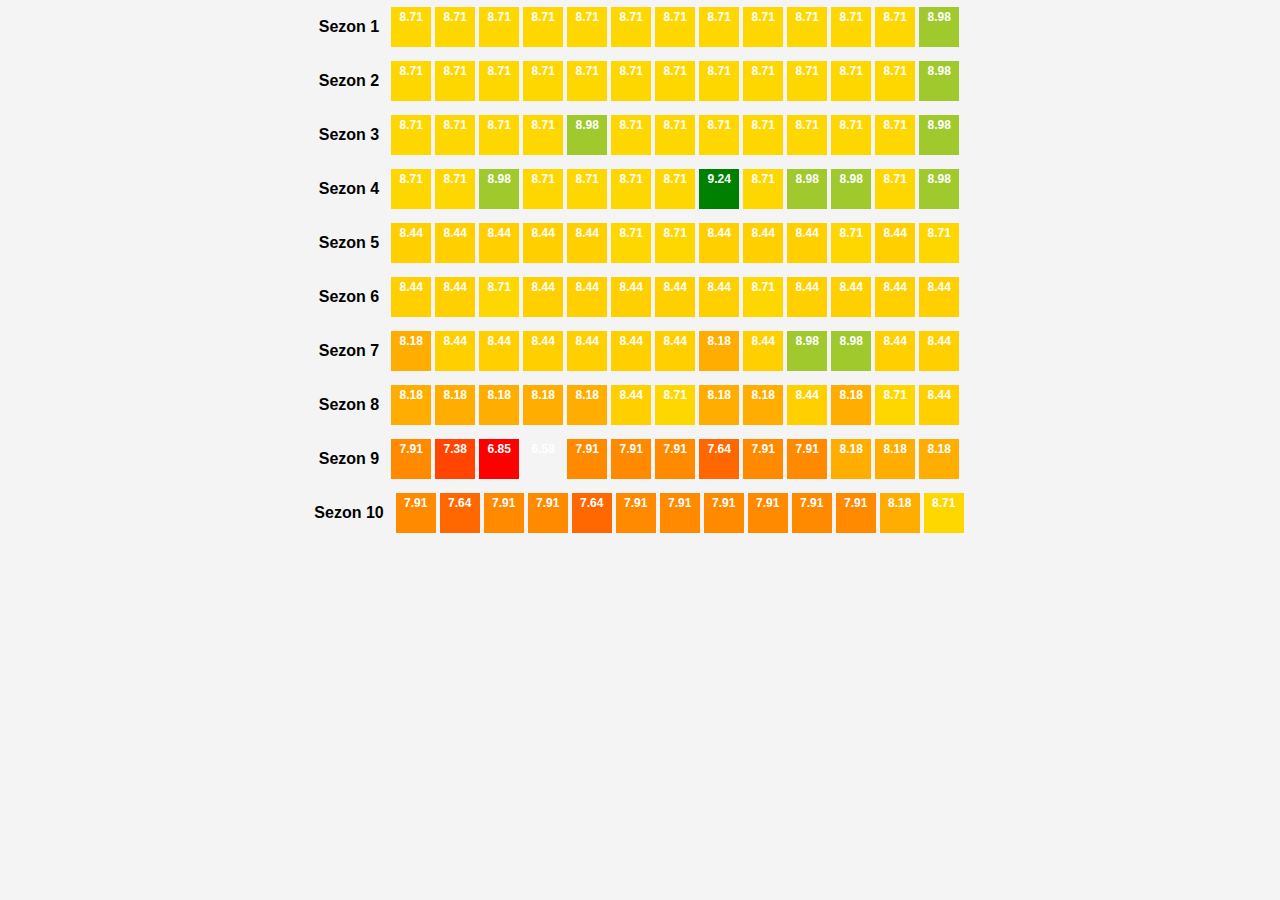
==== ranczo.html @ 55496a92 "initial working solution" ====
<!DOCTYPE html>
<html lang="en">
<head>
    <meta charset="UTF-8">
    <meta name="viewport" content="width=device-width, initial-scale=1.0">
    <title>TV Series Ratings</title>
    <style>
        body {
            font-family: Arial, sans-serif;
            background-color: #f4f4f4;
            margin: 0;
            padding: 0;
        }

        .table-container {
            display: flex;
            flex-direction: column;
            align-items: center;
        }

        .season {
            margin: 5px 0;
            display: flex;
            align-items: center;
        }

        .episode-label,
        .season-label {
            font-weight: bold;
            margin-right: 10px;
        }

        .episode-label {
            display: flex;
            flex-direction: column;
            align-items: center;
        }

        .season-label {
            text-align: center;
        }

        .episode {
            display: inline-block;
            width: 40px;
            height: 40px;
            text-align: center;
            line-height: 20px;
            margin: 2px;
            font-weight: bold;
            font-size: 12px;
            color: #fff;
        }

        .rating-1 { background-color: #ff0000; }
        .rating-2 { background-color: #ff2300; }
        .rating-3 { background-color: #ff4500; }
        .rating-4 { background-color: #ff6800; }
        .rating-5 { background-color: #ff8a00; }
        .rating-6 { background-color: #ffad00; }
        .rating-7 { background-color: #ffcf00; }
        .rating-8 { background-color: #ffd700; }
        .rating-9 { background-color: #a0c92e; }
        .rating-10 { background-color: #008000; }
        /* Add more colors or customize as needed */

    </style>
</head>
<body>

    <div class="table-container" id="tableContainer"></div>

    <script>
        // Your JSON data
        const jsonData = [
  {
    "data-season-number": "1",
    "data-episode-number": "1",
    "ratingValue": "8.47031"
  },
  {
    "data-season-number": "1",
    "data-episode-number": "2",
    "ratingValue": "8.59485"
  },
  {
    "data-season-number": "1",
    "data-episode-number": "3",
    "ratingValue": "8.56686"
  },
  {
    "data-season-number": "1",
    "data-episode-number": "4",
    "ratingValue": "8.49702"
  },
  {
    "data-season-number": "1",
    "data-episode-number": "5",
    "ratingValue": "8.49547"
  },
  {
    "data-season-number": "1",
    "data-episode-number": "6",
    "ratingValue": "8.47515"
  },
  {
    "data-season-number": "1",
    "data-episode-number": "7",
    "ratingValue": "8.54475"
  },
  {
    "data-season-number": "1",
    "data-episode-number": "8",
    "ratingValue": "8.52868"
  },
  {
    "data-season-number": "1",
    "data-episode-number": "9",
    "ratingValue": "8.57985"
  },
  {
    "data-season-number": "1",
    "data-episode-number": "10",
    "ratingValue": "8.63511"
  },
  {
    "data-season-number": "1",
    "data-episode-number": "11",
    "ratingValue": "8.50711"
  },
  {
    "data-season-number": "1",
    "data-episode-number": "12",
    "ratingValue": "8.61659"
  },
  {
    "data-season-number": "1",
    "data-episode-number": "13",
    "ratingValue": "8.75394"
  },
    {
    "data-season-number": "2",
    "data-episode-number": "14",
    "ratingValue": "8.60104"
  },
  {
    "data-season-number": "2",
    "data-episode-number": "15",
    "ratingValue": "8.52491"
  },
  {
    "data-season-number": "2",
    "data-episode-number": "16",
    "ratingValue": "8.62254"
  },
  {
    "data-season-number": "2",
    "data-episode-number": "17",
    "ratingValue": "8.57679"
  },
  {
    "data-season-number": "2",
    "data-episode-number": "18",
    "ratingValue": "8.60517"
  },
  {
    "data-season-number": "2",
    "data-episode-number": "19",
    "ratingValue": "8.48108"
  },
  {
    "data-season-number": "2",
    "data-episode-number": "20",
    "ratingValue": "8.49088"
  },
  {
    "data-season-number": "2",
    "data-episode-number": "21",
    "ratingValue": "8.5807"
  },
  {
    "data-season-number": "2",
    "data-episode-number": "22",
    "ratingValue": "8.66011"
  },
  {
    "data-season-number": "2",
    "data-episode-number": "23",
    "ratingValue": "8.54766"
  },
  {
    "data-season-number": "2",
    "data-episode-number": "24",
    "ratingValue": "8.61121"
  },
  {
    "data-season-number": "2",
    "data-episode-number": "25",
    "ratingValue": "8.70057"
  },
  {
    "data-season-number": "2",
    "data-episode-number": "26",
    "ratingValue": "8.75836"
  },
  {
    "data-season-number": "3",
    "data-episode-number": "27",
    "ratingValue": "8.52805"
  },
  {
    "data-season-number": "3",
    "data-episode-number": "28",
    "ratingValue": "8.66472"
  },
  {
    "data-season-number": "3",
    "data-episode-number": "29",
    "ratingValue": "8.67906"
  },
  {
    "data-season-number": "3",
    "data-episode-number": "30",
    "ratingValue": "8.69643"
  },
  {
    "data-season-number": "3",
    "data-episode-number": "31",
    "ratingValue": "8.74612"
  },
  {
    "data-season-number": "3",
    "data-episode-number": "32",
    "ratingValue": "8.57"
  },
  {
    "data-season-number": "3",
    "data-episode-number": "33",
    "ratingValue": "8.56073"
  },
  {
    "data-season-number": "3",
    "data-episode-number": "34",
    "ratingValue": "8.62874"
  },
  {
    "data-season-number": "3",
    "data-episode-number": "35",
    "ratingValue": "8.63221"
  },
  {
    "data-season-number": "3",
    "data-episode-number": "36",
    "ratingValue": "8.64484"
  },
  {
    "data-season-number": "3",
    "data-episode-number": "37",
    "ratingValue": "8.61694"
  },
  {
    "data-season-number": "3",
    "data-episode-number": "38",
    "ratingValue": "8.61866"
  },
  {
    "data-season-number": "3",
    "data-episode-number": "39",
    "ratingValue": "8.8469"
  },
  {
    "data-season-number": "4",
    "data-episode-number": "40",
    "ratingValue": "8.47683"
  },
  {
    "data-season-number": "4",
    "data-episode-number": "41",
    "ratingValue": "8.586"
  },
  {
    "data-season-number": "4",
    "data-episode-number": "42",
    "ratingValue": "8.71739"
  },
  {
    "data-season-number": "4",
    "data-episode-number": "43",
    "ratingValue": "8.60729"
  },
  {
    "data-season-number": "4",
    "data-episode-number": "44",
    "ratingValue": "8.59717"
  },
  {
    "data-season-number": "4",
    "data-episode-number": "45",
    "ratingValue": "8.58487"
  },
  {
    "data-season-number": "4",
    "data-episode-number": "46",
    "ratingValue": "8.59588"
  },
  {
    "data-season-number": "4",
    "data-episode-number": "47",
    "ratingValue": "9.24205"
  },
  {
    "data-season-number": "4",
    "data-episode-number": "48",
    "ratingValue": "8.59592"
  },
  {
    "data-season-number": "4",
    "data-episode-number": "49",
    "ratingValue": "8.7574"
  },
  {
    "data-season-number": "4",
    "data-episode-number": "50",
    "ratingValue": "8.7163"
  },
  {
    "data-season-number": "4",
    "data-episode-number": "51",
    "ratingValue": "8.62677"
  },
  {
    "data-season-number": "4",
    "data-episode-number": "52",
    "ratingValue": "8.90993"
  },
  {
    "data-season-number": "5",
    "data-episode-number": "53",
    "ratingValue": "8.24474"
  },
  {
    "data-season-number": "5",
    "data-episode-number": "54",
    "ratingValue": "8.32868"
  },
  {
    "data-season-number": "5",
    "data-episode-number": "55",
    "ratingValue": "8.31352"
  },
  {
    "data-season-number": "5",
    "data-episode-number": "56",
    "ratingValue": "8.43089"
  },
  {
    "data-season-number": "5",
    "data-episode-number": "57",
    "ratingValue": "8.41201"
  },
  {
    "data-season-number": "5",
    "data-episode-number": "58",
    "ratingValue": "8.5176"
  },
  {
    "data-season-number": "5",
    "data-episode-number": "59",
    "ratingValue": "8.53816"
  },
  {
    "data-season-number": "5",
    "data-episode-number": "60",
    "ratingValue": "8.4188"
  },
  {
    "data-season-number": "5",
    "data-episode-number": "61",
    "ratingValue": "8.40043"
  },
  {
    "data-season-number": "5",
    "data-episode-number": "62",
    "ratingValue": "8.34989"
  },
  {
    "data-season-number": "5",
    "data-episode-number": "63",
    "ratingValue": "8.45217"
  },
  {
    "data-season-number": "5",
    "data-episode-number": "64",
    "ratingValue": "8.41336"
  },
  {
    "data-season-number": "5",
    "data-episode-number": "65",
    "ratingValue": "8.64744"
  },
  {
    "data-season-number": "6",
    "data-episode-number": "66",
    "ratingValue": "8.39496"
  },
  {
    "data-season-number": "6",
    "data-episode-number": "67",
    "ratingValue": "8.29677"
  },
  {
    "data-season-number": "6",
    "data-episode-number": "68",
    "ratingValue": "8.45415"
  },
  {
    "data-season-number": "6",
    "data-episode-number": "69",
    "ratingValue": "8.35111"
  },
  {
    "data-season-number": "6",
    "data-episode-number": "70",
    "ratingValue": "8.32739"
  },
  {
    "data-season-number": "6",
    "data-episode-number": "71",
    "ratingValue": "8.23146"
  },
  {
    "data-season-number": "6",
    "data-episode-number": "72",
    "ratingValue": "8.21395"
  },
  {
    "data-season-number": "6",
    "data-episode-number": "73",
    "ratingValue": "8.18409"
  },
  {
    "data-season-number": "6",
    "data-episode-number": "74",
    "ratingValue": "8.49192"
  },
  {
    "data-season-number": "6",
    "data-episode-number": "75",
    "ratingValue": "8.33491"
  },
  {
    "data-season-number": "6",
    "data-episode-number": "76",
    "ratingValue": "8.34845"
  },
  {
    "data-season-number": "6",
    "data-episode-number": "77",
    "ratingValue": "8.39952"
  },
  {
    "data-season-number": "6",
    "data-episode-number": "78",
    "ratingValue": "8.36408"
  },
  {
    "data-season-number": "7",
    "data-episode-number": "79",
    "ratingValue": "8.05369"
  },
  {
    "data-season-number": "7",
    "data-episode-number": "80",
    "ratingValue": "8.26376"
  },
  {
    "data-season-number": "7",
    "data-episode-number": "81",
    "ratingValue": "8.21831"
  },
  {
    "data-season-number": "7",
    "data-episode-number": "82",
    "ratingValue": "8.25117"
  },
  {
    "data-season-number": "7",
    "data-episode-number": "83",
    "ratingValue": "8.18545"
  },
  {
    "data-season-number": "7",
    "data-episode-number": "84",
    "ratingValue": "8.17943"
  },
  {
    "data-season-number": "7",
    "data-episode-number": "85",
    "ratingValue": "8.22951"
  },
  {
    "data-season-number": "7",
    "data-episode-number": "86",
    "ratingValue": "8.16708"
  },
  {
    "data-season-number": "7",
    "data-episode-number": "87",
    "ratingValue": "8.24163"
  },
  {
    "data-season-number": "7",
    "data-episode-number": "88",
    "ratingValue": "8.79449"
  },
  {
    "data-season-number": "7",
    "data-episode-number": "89",
    "ratingValue": "8.80525"
  },
  {
    "data-season-number": "7",
    "data-episode-number": "90",
    "ratingValue": "8.43427"
  },
  {
    "data-season-number": "7",
    "data-episode-number": "91",
    "ratingValue": "8.40633"
  },
    {
    "data-season-number": "8",
    "data-episode-number": "92",
    "ratingValue": "7.97613"
  },
  {
    "data-season-number": "8",
    "data-episode-number": "93",
    "ratingValue": "8.0736"
  },
  {
    "data-season-number": "8",
    "data-episode-number": "94",
    "ratingValue": "8.12434"
  },
  {
    "data-season-number": "8",
    "data-episode-number": "95",
    "ratingValue": "8.07936"
  },
  {
    "data-season-number": "8",
    "data-episode-number": "96",
    "ratingValue": "8.12228"
  },
  {
    "data-season-number": "8",
    "data-episode-number": "97",
    "ratingValue": "8.40849"
  },
  {
    "data-season-number": "8",
    "data-episode-number": "98",
    "ratingValue": "8.49105"
  },
  {
    "data-season-number": "8",
    "data-episode-number": "99",
    "ratingValue": "8.02459"
  },
  {
    "data-season-number": "8",
    "data-episode-number": "100",
    "ratingValue": "8.0436"
  },
  {
    "data-season-number": "8",
    "data-episode-number": "101",
    "ratingValue": "8.23315"
  },
  {
    "data-season-number": "8",
    "data-episode-number": "102",
    "ratingValue": "8.12536"
  },
  {
    "data-season-number": "8",
    "data-episode-number": "103",
    "ratingValue": "8.47355"
  },
  {
    "data-season-number": "8",
    "data-episode-number": "104",
    "ratingValue": "8.29107"
  },
  {
    "data-season-number": "9",
    "data-episode-number": "105",
    "ratingValue": "7.65894"
  },
  {
    "data-season-number": "9",
    "data-episode-number": "106",
    "ratingValue": "7.27055"
  },
  {
    "data-season-number": "9",
    "data-episode-number": "107",
    "ratingValue": "6.77994"
  },
  {
    "data-season-number": "9",
    "data-episode-number": "108",
    "ratingValue": "6.57962"
  },
  {
    "data-season-number": "9",
    "data-episode-number": "109",
    "ratingValue": "7.71206"
  },
  {
    "data-season-number": "9",
    "data-episode-number": "110",
    "ratingValue": "7.70428"
  },
  {
    "data-season-number": "9",
    "data-episode-number": "111",
    "ratingValue": "7.78516"
  },
  {
    "data-season-number": "9",
    "data-episode-number": "112",
    "ratingValue": "7.64286"
  },
  {
    "data-season-number": "9",
    "data-episode-number": "113",
    "ratingValue": "7.77016"
  },
  {
    "data-season-number": "9",
    "data-episode-number": "114",
    "ratingValue": "7.9102"
  },
  {
    "data-season-number": "9",
    "data-episode-number": "115",
    "ratingValue": "7.96327"
  },
  {
    "data-season-number": "9",
    "data-episode-number": "116",
    "ratingValue": "7.936"
  },
  {
    "data-season-number": "9",
    "data-episode-number": "117",
    "ratingValue": "8.10465"
  },
  {
    "data-season-number": "10",
    "data-episode-number": "118",
    "ratingValue": "7.67382"
  },
  {
    "data-season-number": "10",
    "data-episode-number": "119",
    "ratingValue": "7.64151"
  },
  {
    "data-season-number": "10",
    "data-episode-number": "120",
    "ratingValue": "7.8381"
  },
  {
    "data-season-number": "10",
    "data-episode-number": "121",
    "ratingValue": "7.73529"
  },
  {
    "data-season-number": "10",
    "data-episode-number": "122",
    "ratingValue": "7.59898"
  },
  {
    "data-season-number": "10",
    "data-episode-number": "123",
    "ratingValue": "7.65174"
  },
  {
    "data-season-number": "10",
    "data-episode-number": "124",
    "ratingValue": "7.88"
  },
  {
    "data-season-number": "10",
    "data-episode-number": "125",
    "ratingValue": "7.87805"
  },
  {
    "data-season-number": "10",
    "data-episode-number": "126",
    "ratingValue": "7.69347"
  },
  {
    "data-season-number": "10",
    "data-episode-number": "127",
    "ratingValue": "7.81818"
  },
  {
    "data-season-number": "10",
    "data-episode-number": "128",
    "ratingValue": "7.75789"
  },
  {
    "data-season-number": "10",
    "data-episode-number": "129",
    "ratingValue": "7.93846"
  },
  {
    "data-season-number": "10",
    "data-episode-number": "130",
    "ratingValue": "8.44737"
  }
];

        // Function to create the HTML table
        function createTable(data) {
            const tableContainer = document.getElementById('tableContainer');

            // Create a map to store data for each season
            const seasonData = new Map();

            // Find the minimum and maximum rating values for normalization
            let minRating = Infinity;
            let maxRating = -Infinity;

            data.forEach(entry => {
                const ratingValue = parseFloat(entry['ratingValue']);
                minRating = Math.min(minRating, ratingValue);
                maxRating = Math.max(maxRating, ratingValue);
            });

            // Define the number of normalization steps
            const numSteps = 10;

            // Iterate through the data and organize it by season
            data.forEach(entry => {
                const seasonNumber = entry['data-season-number'];
                const episodeNumber = entry['data-episode-number'];
                const ratingValue = entry['ratingValue'];

                if (!seasonData.has(seasonNumber)) {
                    seasonData.set(seasonNumber, []);
                }

                // Normalize the rating value to a range between 1 and numSteps
                const normalizedRating = Math.ceil((parseFloat(ratingValue) - minRating) / (maxRating - minRating) * numSteps);

                seasonData.get(seasonNumber).push({ episodeNumber, normalizedRating });
            });

            // Create HTML elements for each season
            seasonData.forEach((episodes, seasonNumber) => {
                const seasonDiv = document.createElement('div');
                seasonDiv.className = 'season';

                const seasonLabel = document.createElement('div');
                seasonLabel.className = 'season-label';
                seasonLabel.textContent = `Sezon ${seasonNumber}`;
                seasonDiv.appendChild(seasonLabel);

                episodes.forEach(episode => {
                    const { normalizedRating } = episode;

                    const episodeDiv = document.createElement('div');
                    episodeDiv.className = `episode rating-${normalizedRating}`;
                    episodeDiv.textContent = (normalizedRating * (maxRating - minRating) / numSteps + minRating).toFixed(2);
                    seasonDiv.appendChild(episodeDiv);
                });

                tableContainer.appendChild(seasonDiv);
            });
        }

        // Call the function with your JSON data
        createTable(jsonData);
    </script>

</body>
</html>
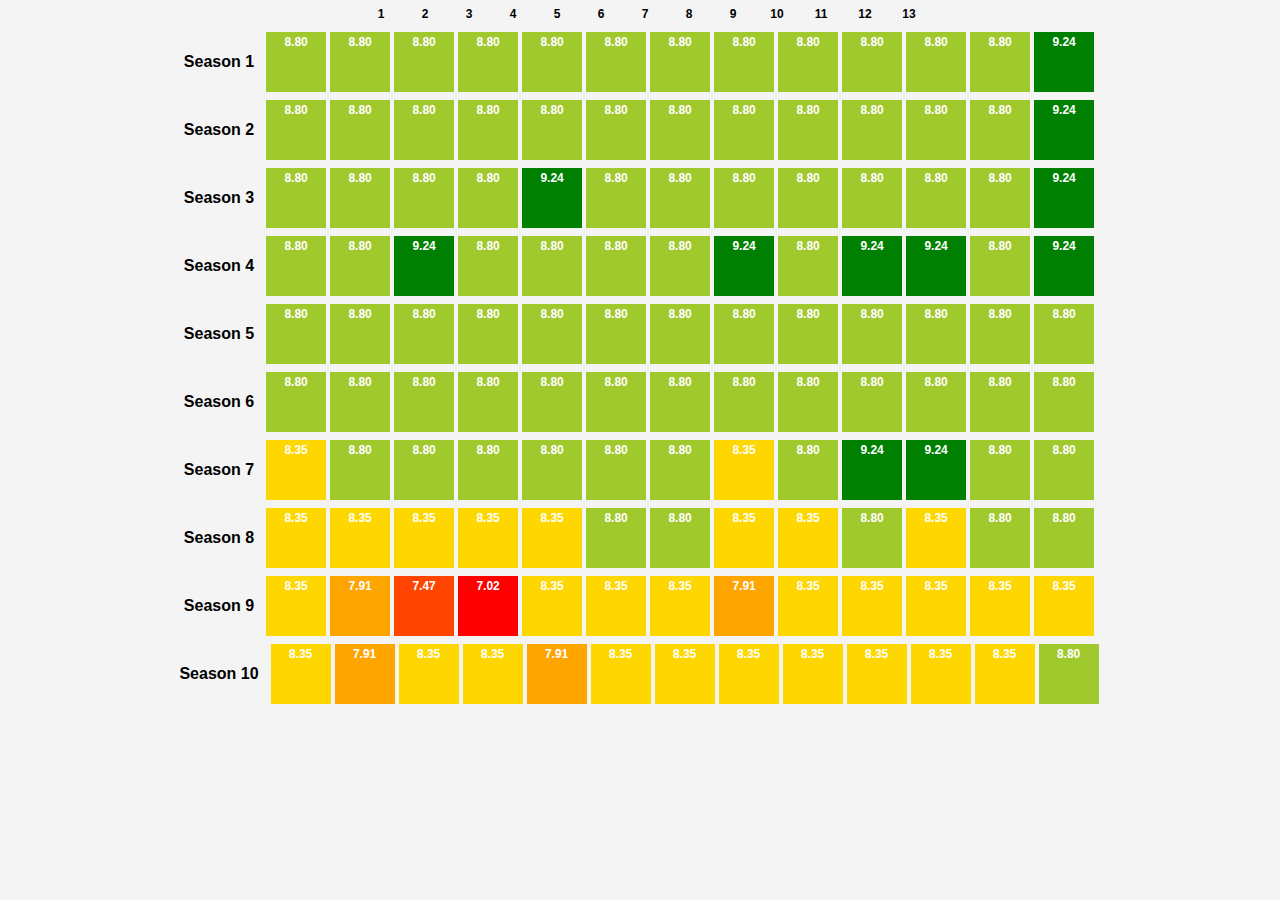
==== commit 1477b625: "looks nice but normalization bugged" ====
--- a/ranczo.html
+++ b/ranczo.html
@@ -19,7 +19,7 @@
         }
 
         .season {
-            margin: 5px 0;
+            margin: 2px 0;
             display: flex;
             align-items: center;
         }
@@ -40,10 +40,20 @@
             text-align: center;
         }
 
+        .episode-number {
+            width: 40px;
+            height: 20px;
+            text-align: center;
+            line-height: 20px;
+            margin: 2px;
+            font-weight: bold;
+            font-size: 12px;
+        }
+
         .episode {
             display: inline-block;
-            width: 40px;
-            height: 40px;
+            width: 60px;
+            height: 60px;
             text-align: center;
             line-height: 20px;
             margin: 2px;
@@ -53,15 +63,11 @@
         }
 
         .rating-1 { background-color: #ff0000; }
-        .rating-2 { background-color: #ff2300; }
-        .rating-3 { background-color: #ff4500; }
-        .rating-4 { background-color: #ff6800; }
-        .rating-5 { background-color: #ff8a00; }
-        .rating-6 { background-color: #ffad00; }
-        .rating-7 { background-color: #ffcf00; }
-        .rating-8 { background-color: #ffd700; }
-        .rating-9 { background-color: #a0c92e; }
-        .rating-10 { background-color: #008000; }
+        .rating-2 { background-color: #ff4500; }
+        .rating-3 { background-color: #ffa500; }
+        .rating-4 { background-color: #ffd700; }
+        .rating-5 { background-color: #a0c92e; }
+        .rating-6 { background-color: #008000; }
         /* Add more colors or customize as needed */
 
     </style>
@@ -743,7 +749,7 @@
             });
 
             // Define the number of normalization steps
-            const numSteps = 10;
+            const numSteps = 6;
 
             // Iterate through the data and organize it by season
             data.forEach(entry => {
@@ -756,10 +762,26 @@
                 }
 
                 // Normalize the rating value to a range between 1 and numSteps
-                const normalizedRating = Math.ceil((parseFloat(ratingValue) - minRating) / (maxRating - minRating) * numSteps);
+                const normalizedRating = Math.ceil(
+                    (parseFloat(ratingValue) - minRating) / (maxRating - minRating) * (numSteps - 1) + 1
+                );
 
                 seasonData.get(seasonNumber).push({ episodeNumber, normalizedRating });
             });
+
+            // Create HTML elements for episode numbers
+            const episodeNumbersDiv = document.createElement('div');
+            episodeNumbersDiv.className = 'season';
+            episodeNumbersDiv.innerHTML = '<div class="season-label"></div>'; // Empty space for season label
+
+            for (let i = 1; i <= 13; i++) {
+                const episodeNumberDiv = document.createElement('div');
+                episodeNumberDiv.className = 'episode-number';
+                episodeNumberDiv.textContent = i;
+                episodeNumbersDiv.appendChild(episodeNumberDiv);
+            }
+
+            tableContainer.appendChild(episodeNumbersDiv);
 
             // Create HTML elements for each season
             seasonData.forEach((episodes, seasonNumber) => {
@@ -768,7 +790,7 @@
 
                 const seasonLabel = document.createElement('div');
                 seasonLabel.className = 'season-label';
-                seasonLabel.textContent = `Sezon ${seasonNumber}`;
+                seasonLabel.textContent = `Season ${seasonNumber}`;
                 seasonDiv.appendChild(seasonLabel);
 
                 episodes.forEach(episode => {
@@ -776,7 +798,7 @@
 
                     const episodeDiv = document.createElement('div');
                     episodeDiv.className = `episode rating-${normalizedRating}`;
-                    episodeDiv.textContent = (normalizedRating * (maxRating - minRating) / numSteps + minRating).toFixed(2);
+                    episodeDiv.textContent = (normalizedRating / numSteps * (maxRating - minRating) + minRating).toFixed(2);
                     seasonDiv.appendChild(episodeDiv);
                 });
 
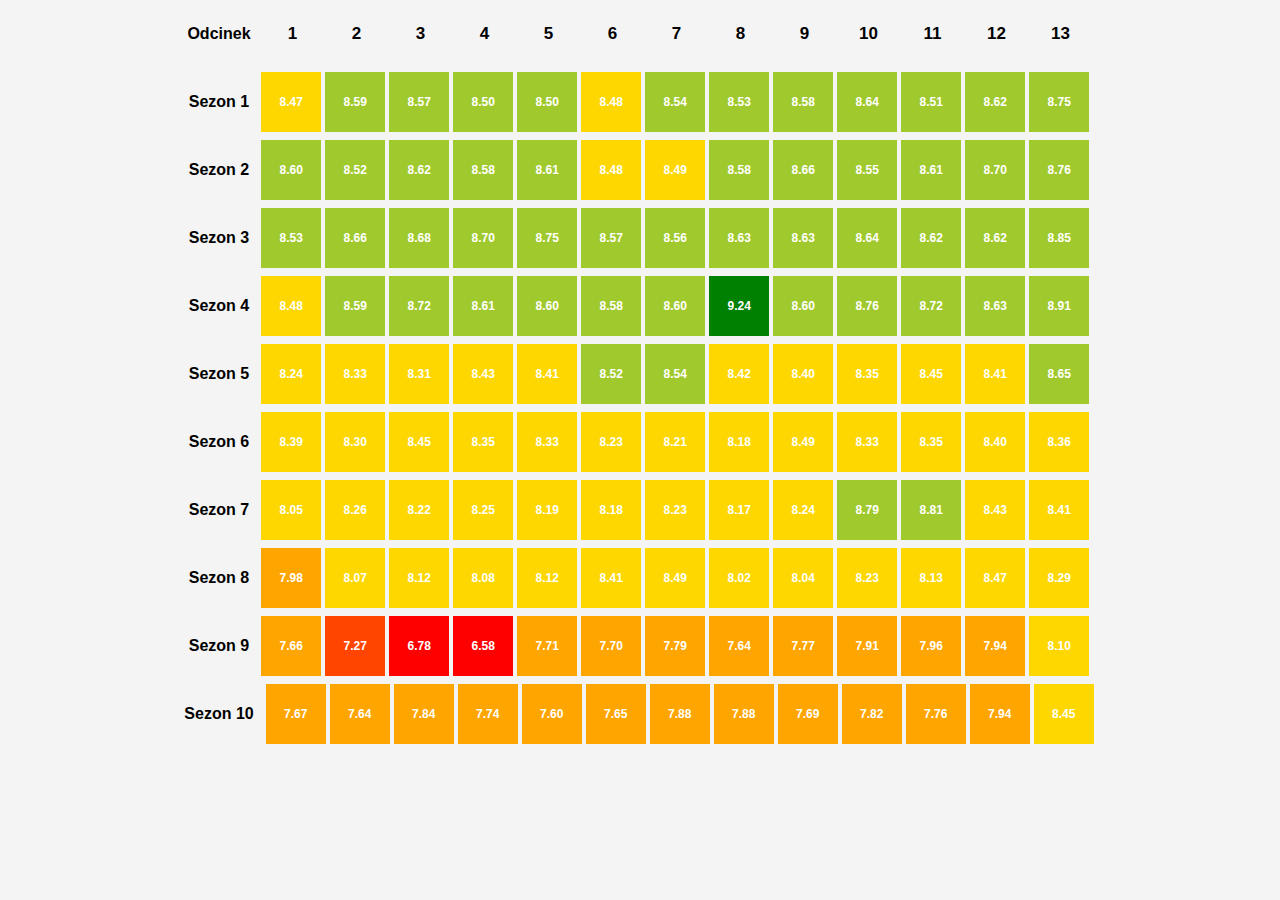
==== commit 66e8e582: "works nicely, needs better color scale" ====
--- a/ranczo.html
+++ b/ranczo.html
@@ -41,25 +41,27 @@
         }
 
         .episode-number {
-            width: 40px;
-            height: 20px;
-            text-align: center;
-            line-height: 20px;
-            margin: 2px;
-            font-weight: bold;
-            font-size: 12px;
+		display: flex;
+        align-items: center;
+        justify-content: center;
+        width: 60px;
+        height: 60px;
+        margin: 2px;
+        font-weight: bold;
+        font-size: 17px;
+        color: #000;
         }
 
         .episode {
-            display: inline-block;
-            width: 60px;
-            height: 60px;
-            text-align: center;
-            line-height: 20px;
-            margin: 2px;
-            font-weight: bold;
-            font-size: 12px;
-            color: #fff;
+		display: flex;
+        align-items: center;
+        justify-content: center;
+        width: 60px;
+        height: 60px;
+        margin: 2px;
+        font-weight: bold;
+        font-size: 12px;
+        color: #fff;
         }
 
         .rating-1 { background-color: #ff0000; }
@@ -732,79 +734,84 @@
 ];
 
         // Function to create the HTML table
-        function createTable(data) {
-            const tableContainer = document.getElementById('tableContainer');
-
-            // Create a map to store data for each season
-            const seasonData = new Map();
-
-            // Find the minimum and maximum rating values for normalization
-            let minRating = Infinity;
-            let maxRating = -Infinity;
-
-            data.forEach(entry => {
-                const ratingValue = parseFloat(entry['ratingValue']);
-                minRating = Math.min(minRating, ratingValue);
-                maxRating = Math.max(maxRating, ratingValue);
+    function getRatingClass(ratingValue) {
+        const numericRating = parseFloat(ratingValue);
+
+        if (numericRating >= 6.5 && numericRating < 7) {
+            return 'rating-1';
+        } else if (numericRating >= 7 && numericRating < 7.5) {
+            return 'rating-2';
+        } else if (numericRating >= 7.5 && numericRating < 8) {
+            return 'rating-3';
+        } else if (numericRating >= 8 && numericRating < 8.5) {
+            return 'rating-4';
+        } else if (numericRating >= 8.5 && numericRating < 9) {
+            return 'rating-5';
+        } else if (numericRating >= 9 && numericRating < 9.5) {
+            return 'rating-6';
+        } else {
+            // You can adjust this default case based on your requirements
+            return 'rating-default';
+        }
+    }
+
+    // Function to create the HTML table
+    function createTable(data) {
+        const tableContainer = document.getElementById('tableContainer');
+
+        // Create a map to store data for each season
+        const seasonData = new Map();
+
+        // Iterate through the data and organize it by season
+        data.forEach(entry => {
+            const seasonNumber = entry['data-season-number'];
+            const episodeNumber = entry['data-episode-number'];
+            const ratingValue = parseFloat(entry['ratingValue']).toFixed(2);
+
+            if (!seasonData.has(seasonNumber)) {
+                seasonData.set(seasonNumber, []);
+            }
+
+            seasonData.get(seasonNumber).push({ episodeNumber, ratingValue });
+        });
+
+        // Create HTML elements for episode numbers
+        const episodeNumbersDiv = document.createElement('div');
+        episodeNumbersDiv.className = 'season';
+        episodeNumbersDiv.innerHTML = '<div class="season-label">Odcinek</div>';
+
+        for (let i = 1; i <= 13; i++) {
+            const episodeNumberDiv = document.createElement('div');
+            episodeNumberDiv.className = 'episode-number';
+            episodeNumberDiv.textContent = i;
+            episodeNumbersDiv.appendChild(episodeNumberDiv);
+        }
+
+        tableContainer.appendChild(episodeNumbersDiv);
+
+        // Create HTML elements for each season
+        seasonData.forEach((episodes, seasonNumber) => {
+            const seasonDiv = document.createElement('div');
+            seasonDiv.className = 'season';
+
+            const seasonLabel = document.createElement('div');
+            seasonLabel.className = 'season-label';
+            seasonLabel.textContent = `Sezon ${seasonNumber}`;
+            seasonDiv.appendChild(seasonLabel);
+
+            episodes.forEach(episode => {
+                const { episodeNumber, ratingValue } = episode;
+
+                const episodeDiv = document.createElement('div');
+                episodeDiv.className = `episode ${getRatingClass(ratingValue)}`;
+                episodeDiv.textContent = ratingValue;
+                seasonDiv.appendChild(episodeDiv);
             });
 
-            // Define the number of normalization steps
-            const numSteps = 6;
-
-            // Iterate through the data and organize it by season
-            data.forEach(entry => {
-                const seasonNumber = entry['data-season-number'];
-                const episodeNumber = entry['data-episode-number'];
-                const ratingValue = entry['ratingValue'];
-
-                if (!seasonData.has(seasonNumber)) {
-                    seasonData.set(seasonNumber, []);
-                }
-
-                // Normalize the rating value to a range between 1 and numSteps
-                const normalizedRating = Math.ceil(
-                    (parseFloat(ratingValue) - minRating) / (maxRating - minRating) * (numSteps - 1) + 1
-                );
-
-                seasonData.get(seasonNumber).push({ episodeNumber, normalizedRating });
-            });
-
-            // Create HTML elements for episode numbers
-            const episodeNumbersDiv = document.createElement('div');
-            episodeNumbersDiv.className = 'season';
-            episodeNumbersDiv.innerHTML = '<div class="season-label"></div>'; // Empty space for season label
-
-            for (let i = 1; i <= 13; i++) {
-                const episodeNumberDiv = document.createElement('div');
-                episodeNumberDiv.className = 'episode-number';
-                episodeNumberDiv.textContent = i;
-                episodeNumbersDiv.appendChild(episodeNumberDiv);
-            }
-
-            tableContainer.appendChild(episodeNumbersDiv);
-
-            // Create HTML elements for each season
-            seasonData.forEach((episodes, seasonNumber) => {
-                const seasonDiv = document.createElement('div');
-                seasonDiv.className = 'season';
-
-                const seasonLabel = document.createElement('div');
-                seasonLabel.className = 'season-label';
-                seasonLabel.textContent = `Season ${seasonNumber}`;
-                seasonDiv.appendChild(seasonLabel);
-
-                episodes.forEach(episode => {
-                    const { normalizedRating } = episode;
-
-                    const episodeDiv = document.createElement('div');
-                    episodeDiv.className = `episode rating-${normalizedRating}`;
-                    episodeDiv.textContent = (normalizedRating / numSteps * (maxRating - minRating) + minRating).toFixed(2);
-                    seasonDiv.appendChild(episodeDiv);
-                });
-
-                tableContainer.appendChild(seasonDiv);
-            });
-        }
+            tableContainer.appendChild(seasonDiv);
+        });
+    }
+
 
         // Call the function with your JSON data
         createTable(jsonData);
